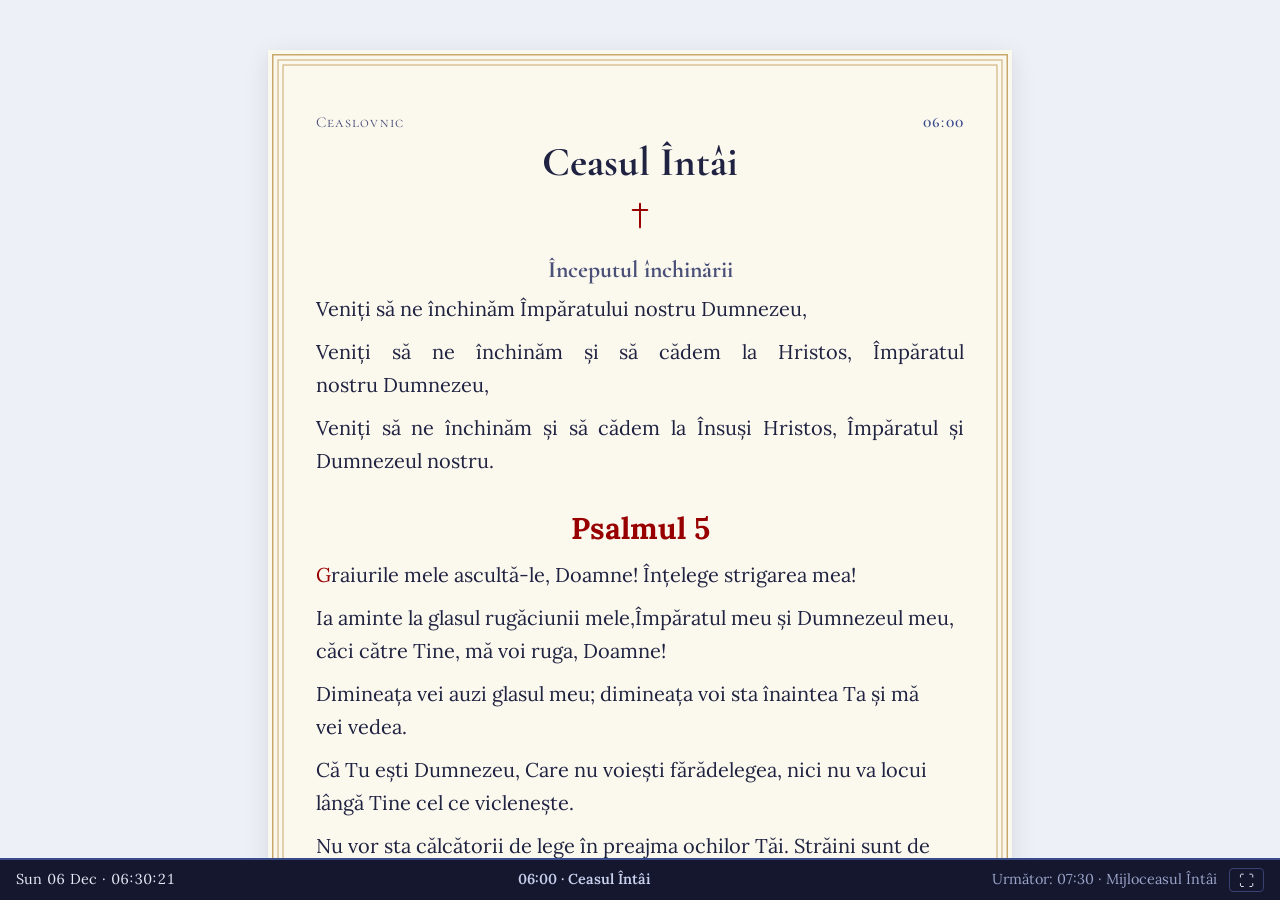
==== docs/index.html @ 2d53de87 "Initial commit: Ceaslovnic Orthodox prayer book player - Static site in docs/ for GitHub Pages - Pip" ====
<!doctype html>
<html lang="ro">
<head>
  <meta charset="utf-8" />
  <meta name="viewport" content="width=device-width, initial-scale=1" />
  <title>Ceaslovnic · Player</title>
  <link rel="preconnect" href="https://fonts.googleapis.com" />
  <link rel="preconnect" href="https://fonts.gstatic.com" crossorigin />
  <link href="https://fonts.googleapis.com/css2?family=Cormorant+Garamond:wght@500;600;700&family=Lora:ital,wght@0,400;0,500;1,400&display=swap" rel="stylesheet" />
  <link rel="stylesheet" href="css/styles.css" />
</head>
<body class="player">
  <main class="frame-wrap">
    <iframe id="player-frame"
            title="Ceaslovnic"
            src="about:blank"
            sandbox="allow-same-origin allow-scripts"
            referrerpolicy="no-referrer"></iframe>
  </main>

  <aside class="status-bar" role="status" aria-live="polite">
    <span class="status-cell status-now" id="status-now">—</span>
    <span class="status-cell status-slot" id="status-slot">—</span>
    <span class="status-cell status-next" id="status-next">—</span>
    <button id="fs-btn" type="button" class="fs-btn" title="Comutare ecran complet" aria-label="Comutare ecran complet">⛶</button>
  </aside>

  <script src="js/schedule.js"></script>
  <script src="js/player.js"></script>
</body>
</html>
---- docs/css/styles.css ----
/* === Tokens === */
:root {
  --bg:        #eef0f7;
  --paper:     #fbf8ee;
  --ink:       #1f2240;
  --ink-soft:  #4a5078;
  --accent:    #3a4b8c;       /* deep Byzantine indigo */
  --accent-2:  #6b7ec4;       /* lighter indigo */
  --rubric:    #980000;       /* liturgical rubric red (matches source docx) */
  --rule:      #c4cae6;
  --gold:      #c9a86b;       /* warm Byzantine gold for the page frame */
  --shadow:    0 1px 2px rgba(30, 30, 60, 0.06), 0 6px 24px rgba(30, 30, 60, 0.10);
  --maxw:      62ch;
  --font-display: "Cormorant Garamond", "Garamond", "Times New Roman", serif;
  --font-body:    "Lora", "Georgia", "Times New Roman", serif;
}

* { box-sizing: border-box; }

html, body { margin: 0; padding: 0; }

body {
  background: var(--bg);
  color: var(--ink);
  font-family: var(--font-body);
  font-size: clamp(16px, 1.05vw + 12px, 20px);
  line-height: 1.65;
  -webkit-font-smoothing: antialiased;
  text-rendering: optimizeLegibility;
  /* Romanian-specific OpenType variants — gives î / â / ş / ţ the proper
     glyphs in fonts that ship a `locl` table for Romanian. Belt-and-braces
     with the <html lang="ro"> already on the page. */
  font-feature-settings: "locl" 1;
}

/* ====================================================================== */
/* Content pages                                                          */
/* ====================================================================== */

.page {
  min-height: 100vh;
  padding: clamp(1.25rem, 3vw, 3rem) clamp(1rem, 4vw, 2.5rem) 4rem;
  display: flex;
  flex-direction: column;
  align-items: center;
}

.page__inner {
  position: relative;
  width: 100%;
  max-width: var(--maxw);
  background: var(--paper);
  padding: clamp(2.5rem, 5.5vw, 3.75rem) clamp(1.75rem, 4.5vw, 3rem) clamp(2rem, 4vw, 2.75rem);
  margin: 0.75rem;
  /* Three concentric gold lines drawn just inside the card edge.
     Each "paper" inset masks the previous gold inset's interior, so the
     visible band of each inset is its (spread) – (previous spread). */
  box-shadow:
    inset 0 0 0 4px    var(--paper),  /* 4px buffer from the edge */
    inset 0 0 0 5.5px  var(--gold),   /* outermost gold line (1.5px) */
    inset 0 0 0 9.5px  var(--paper),  /* 4px gap */
    inset 0 0 0 10.5px var(--gold),   /* middle gold line (1px) */
    inset 0 0 0 14.5px var(--paper),  /* 4px gap */
    inset 0 0 0 15.5px var(--gold),   /* innermost gold line (1px) */
    var(--shadow);                    /* preserve the card's drop shadow */
}

@media (max-width: 720px) {
  .page__inner {
    padding: 1.5rem 1rem 1.25rem;
  }
}

.page__eyebrow {
  display: flex;
  justify-content: space-between;
  align-items: baseline;
  gap: 1rem;
  font-family: var(--font-display);
  font-variant: small-caps;
  letter-spacing: 0.08em;
  color: var(--ink-soft);
  font-size: 0.95rem;
  margin-bottom: 0.25rem;
}

.page__eyebrow .scheduled-time {
  color: var(--accent);
  font-weight: 600;
}

.page__title {
  font-family: var(--font-display);
  font-weight: 700;
  font-size: clamp(1.8rem, 1.2vw + 1.6rem, 2.6rem);
  line-height: 1.15;
  margin: 0 0 0.25rem;
  color: var(--ink);
  text-align: center;
}

.page__rule {
  width: 1.4rem;
  height: 1.8rem;
  background: center / contain no-repeat
    url("data:image/svg+xml;utf8,<svg xmlns='http://www.w3.org/2000/svg' viewBox='0 0 24 32'><g fill='none' stroke='%23980000' stroke-width='2.2' stroke-linecap='round'><line x1='12' y1='3' x2='12' y2='29'/><line x1='4' y1='10' x2='20' y2='10'/></g></svg>");
  border: 0;
  margin: 0.9rem auto 1.6rem;
}

.page__body h2 {
  font-family: var(--font-body);
  font-weight: 700;
  font-size: 1em;
  color: var(--accent);
  margin: 1em 0 0.3em;
  line-height: 1.4;
  text-align: center;
}
/* Inline .rubric spans inside an unclassified h2, or inside any liturgical-
   phrase class, should defer to the parent's colour AND weight — otherwise
   a stray `<span class="rubric">` in the source paints a blue doxology red
   or strips its bold weight (since .rubric pins font-weight: 500). */
.page__body h2 .rubric,
.page__body .trisagion .rubric,
.page__body .versicle .rubric,
.page__body .doxology .rubric,
.page__body .kyrie .rubric,
.page__body .psalm-heading .rubric,
.page__body .page-ending .rubric {
  color: inherit;
  font-weight: inherit;
}

.page__body h3 {
  font-family: var(--font-display);
  font-weight: 600;
  font-size: 1.18em;
  color: var(--ink-soft);
  margin: 0.8em 0 0.25em;
  line-height: 1.3;
}

.page__body p {
  margin: 0 0 0.5em;
  text-align: left;
  hyphens: none;
  text-wrap: pretty;        /* progressive enhancement on supporting browsers */
}

/* Alignment classes honour the source docx <w:jc> values. */
.page__body .align-center  { text-align: center; }
.page__body .align-justify { text-align: justify; hyphens: auto; }
.page__body .align-right   { text-align: right; }

/* Rubric (red) inline text — instructions, responses, prayer-name calls. */
.rubric {
  color: var(--rubric);
  font-weight: 500;
}

/* Liturgical-phrase classes pin font-size to 1em (body text size) so the
   same prayer reads at the same size regardless of whether the source docx
   wrapped it in <h2>, <h3> or <p>. The Trisagion / Kyrie / Doxology are
   prayer body text; the psalm heading is the only one that keeps the
   heading-sized 1.5em since it's a section title. */

/* Red, bold, centred, body-size — Trisagion + the "Dumnezeule milostivește-Te"
   versicle (both are short emphasised prayer lines with the same look). */
.page__body h2.trisagion,
.page__body h3.trisagion,
.page__body p.trisagion,
.page__body h2.versicle,
.page__body h3.versicle,
.page__body p.versicle {
  color: var(--rubric);
  font-family: var(--font-body);
  font-weight: 700;
  font-size: 1em;
  text-align: center;
}

/* Doxology ("Slavă Tatălui…") — accent-blue, bold, centred, body-size. */
.page__body h2.doxology,
.page__body h3.doxology,
.page__body p.doxology {
  color: var(--accent);
  font-family: var(--font-body);
  font-weight: 700;
  font-size: 1em;
  text-align: center;
}

/* Kyrie ("Doamne miluiește…") — red, bold, centred, body-size. */
.page__body h2.kyrie,
.page__body h3.kyrie,
.page__body p.kyrie {
  color: var(--rubric);
  font-family: var(--font-body);
  font-weight: 700;
  font-size: 1em;
  text-align: center;
}

/* Psalm headings ("Psalmul N") — red, bold, centred, heading-sized. */
.page__body h2.psalm-heading,
.page__body h3.psalm-heading,
.page__body p.psalm-heading {
  color: var(--rubric);
  font-weight: 700;
  font-size: 1.5em;
  text-align: center;
}

/* Page ending ("Sfârșitul …") — accent-blue, bold, centred. Added with a
   margin on top so it sits as a separate closing marker after the prayers. */
.page__body h2.page-ending,
.page__body h3.page-ending,
.page__body p.page-ending {
  color: var(--accent);
  font-family: var(--font-body);
  font-weight: 700;
  font-size: 1em;
  text-align: center;
  margin-top: 2em;
}

/* Liturgical phrases (trisagion / kyrie / doxology) usually appear as a tight
   sequence — pull whatever follows up close so they read as one block instead
   of being pushed apart by default heading top-margins. */
.page__body :is(p, h2, h3).trisagion     + :is(p, h2, h3),
.page__body :is(p, h2, h3).versicle      + :is(p, h2, h3),
.page__body :is(p, h2, h3).kyrie         + :is(p, h2, h3),
.page__body :is(p, h2, h3).doxology      + :is(p, h2, h3),
.page__body :is(p, h2, h3).psalm-heading + :is(p, h2, h3) {
  margin-top: 0.35em;
}

/* Drop cap on the first letter of each section's opening paragraph. */
/* Section-opening initial: a plain uppercase letter, just in rubric red. */
.dropcap {
  color: var(--rubric);
}

/* Chi-Rho Α–Ω medallion painted between the body and the nav. */
.page__footer-mark {
  display: block;
  width: 110px;
  height: 110px;
  margin: 2rem auto 1.25rem;
  background: center / contain no-repeat url("chi-rho.png");
}

.page__nav {
  display: flex;
  justify-content: space-between;
  align-items: center;
  gap: 0.5rem;
  margin-top: 0.5rem;
  font-family: var(--font-display);
  font-size: 0.95rem;
  color: var(--ink-soft);
}

.page__nav a {
  color: var(--accent);
  text-decoration: none;
  border-bottom: 1px dotted var(--rule);
}
.page__nav a:hover { border-bottom-color: var(--accent); }
.page__nav .spacer { flex: 1; }

@media (max-width: 540px) {
  .page { padding: 0.5rem 0.25rem 2rem; }
  .page__body p { font-size: 0.95rem; }
  .page__footer-mark { width: 84px; height: 84px; margin: 1.5rem auto 1rem; }
}

@media print {
  body { background: #fff; }
  .page__inner { box-shadow: none; }
  .page__nav { display: none; }
}

/* ====================================================================== */
/* Player chrome                                                           */
/* ====================================================================== */

body.player {
  height: 100vh;
  overflow: hidden;
  background: #14172e;
  display: flex;
  flex-direction: column;
}

.frame-wrap {
  flex: 1 1 auto;
  min-height: 0;
  background: var(--bg);
}

#player-frame {
  display: block;
  width: 100%;
  height: 100%;
  border: 0;
  background: var(--bg);
}

.status-bar {
  flex: 0 0 auto;
  display: flex;
  align-items: center;
  gap: 0.75rem;
  padding: 0.5rem 1rem;
  background: #14172e;
  color: #e5e8f5;
  font-family: var(--font-body);
  font-size: 0.9rem;
  border-top: 2px solid var(--accent);
}

.status-cell { white-space: nowrap; overflow: hidden; text-overflow: ellipsis; }
.status-now  { color: #e5e8f5; font-variant-numeric: tabular-nums; }
.status-slot { color: #c8d0ee; font-weight: 600; flex: 1; text-align: center; }
.status-next { color: #9aa3c8; }

.fs-btn {
  background: transparent;
  color: #e5e8f5;
  border: 1px solid #3a4072;
  border-radius: 4px;
  padding: 0.2rem 0.55rem;
  font-size: 0.95rem;
  cursor: pointer;
  line-height: 1;
}
.fs-btn:hover { background: #1f2347; }

@media (max-width: 540px) {
  .status-bar { flex-wrap: wrap; font-size: 0.82rem; gap: 0.4rem; padding: 0.4rem 0.6rem; }
  .status-slot { order: -1; flex-basis: 100%; text-align: left; }
  .status-next { font-size: 0.78rem; }
}
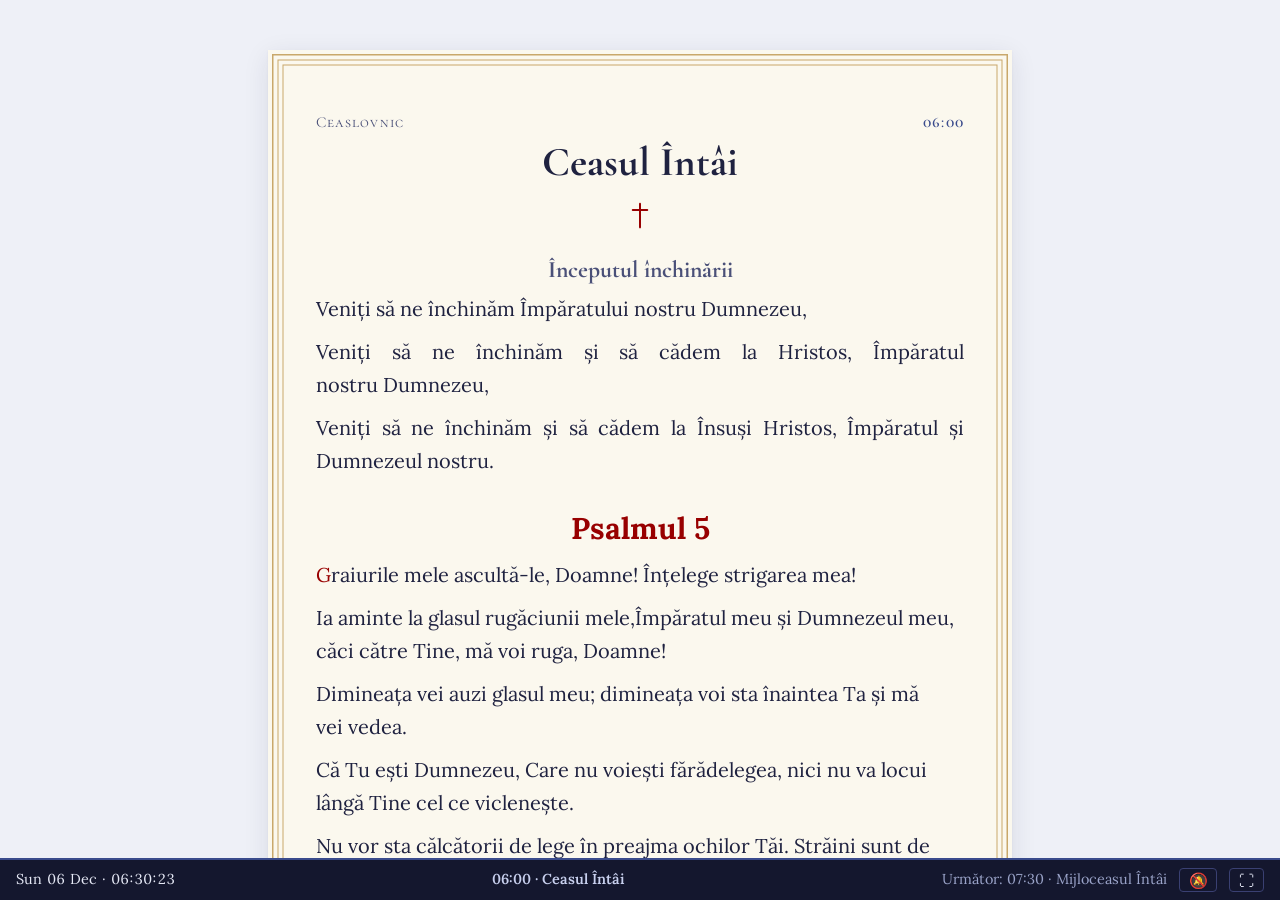
==== commit e657bae2: "Add browser notifications: 5-min reminder before each hour - New 🔔 toggle in the status bar; permiss" ====
--- a/docs/index.html
+++ b/docs/index.html
@@ -22,6 +22,7 @@
     <span class="status-cell status-now" id="status-now">—</span>
     <span class="status-cell status-slot" id="status-slot">—</span>
     <span class="status-cell status-next" id="status-next">—</span>
+    <button id="notif-btn" type="button" class="fs-btn" title="Activează notificările pentru fiecare ceas" aria-label="Activează notificările">🔕</button>
     <button id="fs-btn" type="button" class="fs-btn" title="Comutare ecran complet" aria-label="Comutare ecran complet">⛶</button>
   </aside>
 
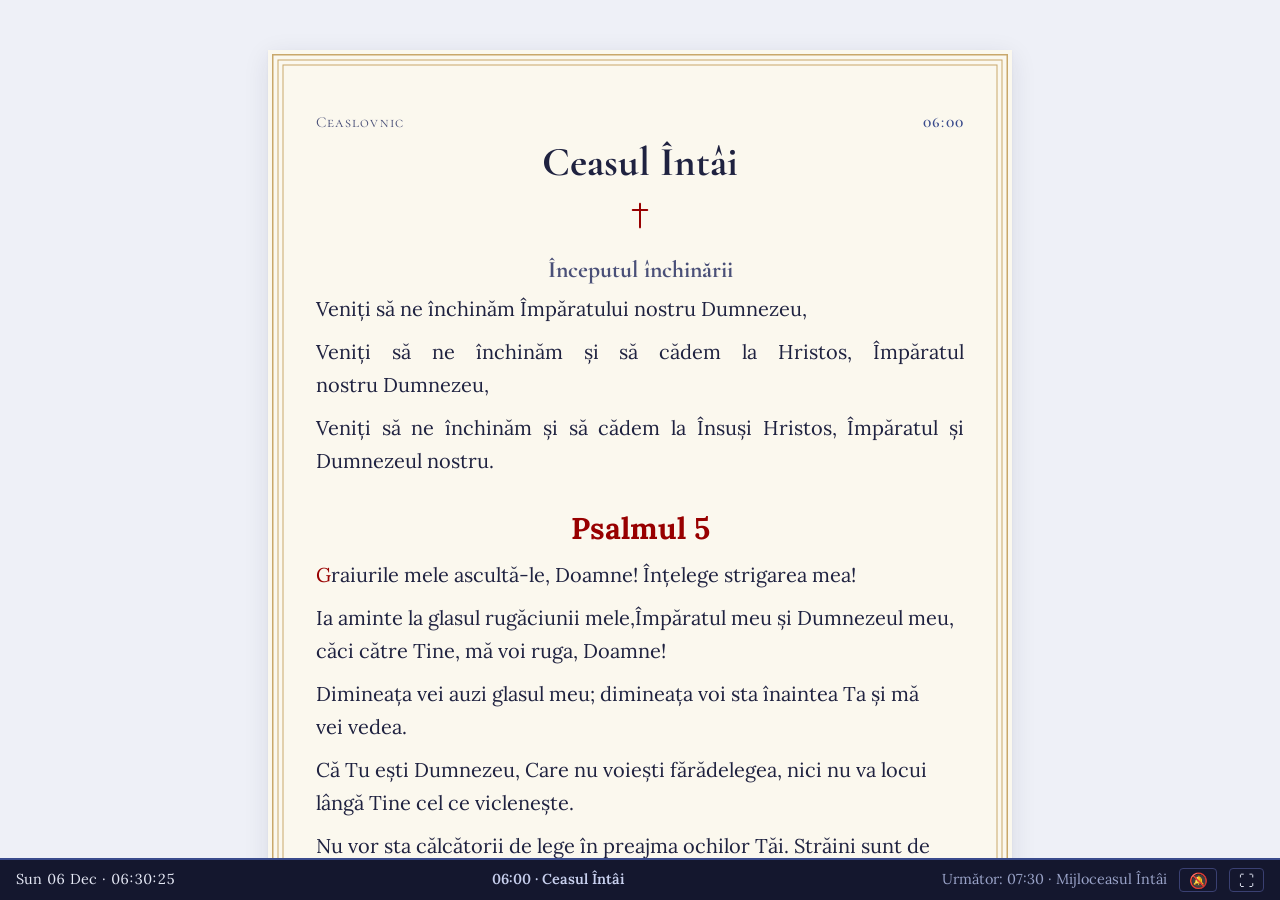
==== commit cbaeac13: "PWA: service worker for offline + scheduled-trigger notifications - docs/manifest.webmanifest: makes" ====
--- a/docs/index.html
+++ b/docs/index.html
@@ -3,7 +3,11 @@
 <head>
   <meta charset="utf-8" />
   <meta name="viewport" content="width=device-width, initial-scale=1" />
+  <meta name="theme-color" content="#3a4b8c" />
   <title>Ceaslovnic · Player</title>
+  <link rel="manifest" href="manifest.webmanifest" />
+  <link rel="apple-touch-icon" href="css/chi-rho.png" />
+  <link rel="icon" href="css/chi-rho.png" />
   <link rel="preconnect" href="https://fonts.googleapis.com" />
   <link rel="preconnect" href="https://fonts.gstatic.com" crossorigin />
   <link href="https://fonts.googleapis.com/css2?family=Cormorant+Garamond:wght@500;600;700&family=Lora:ital,wght@0,400;0,500;1,400&display=swap" rel="stylesheet" />
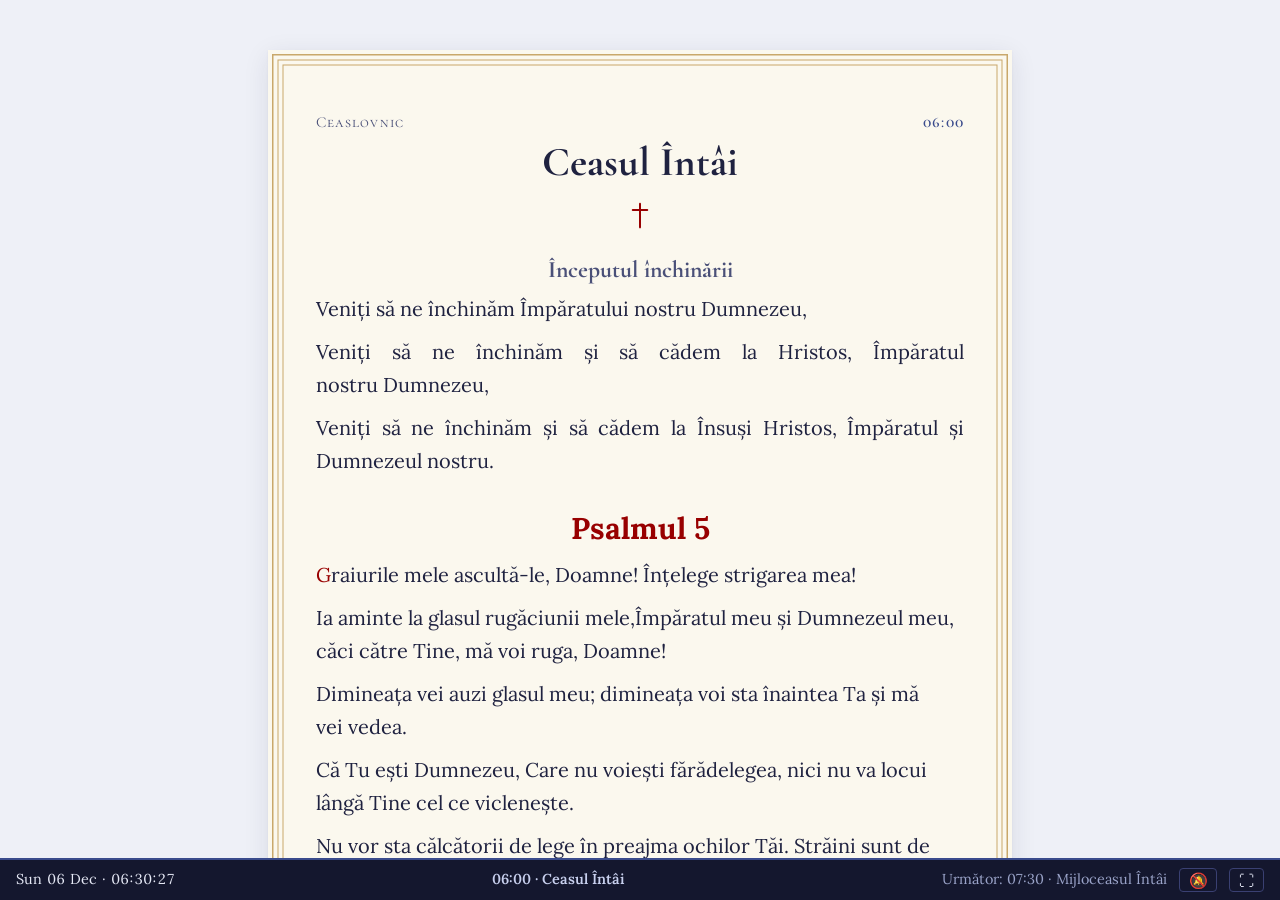
==== commit 2cb27c40: "Auto cache-bust + PWA install button build_pages.py: - _docs_cache_version() hashes every file under" ====
--- a/docs/index.html
+++ b/docs/index.html
@@ -26,6 +26,7 @@
     <span class="status-cell status-now" id="status-now">—</span>
     <span class="status-cell status-slot" id="status-slot">—</span>
     <span class="status-cell status-next" id="status-next">—</span>
+    <button id="install-btn" type="button" class="fs-btn" title="Instalează aplicația" hidden>⬇ Instalează</button>
     <button id="notif-btn" type="button" class="fs-btn" title="Activează notificările pentru fiecare ceas" aria-label="Activează notificările">🔕</button>
     <button id="fs-btn" type="button" class="fs-btn" title="Comutare ecran complet" aria-label="Comutare ecran complet">⛶</button>
   </aside>
